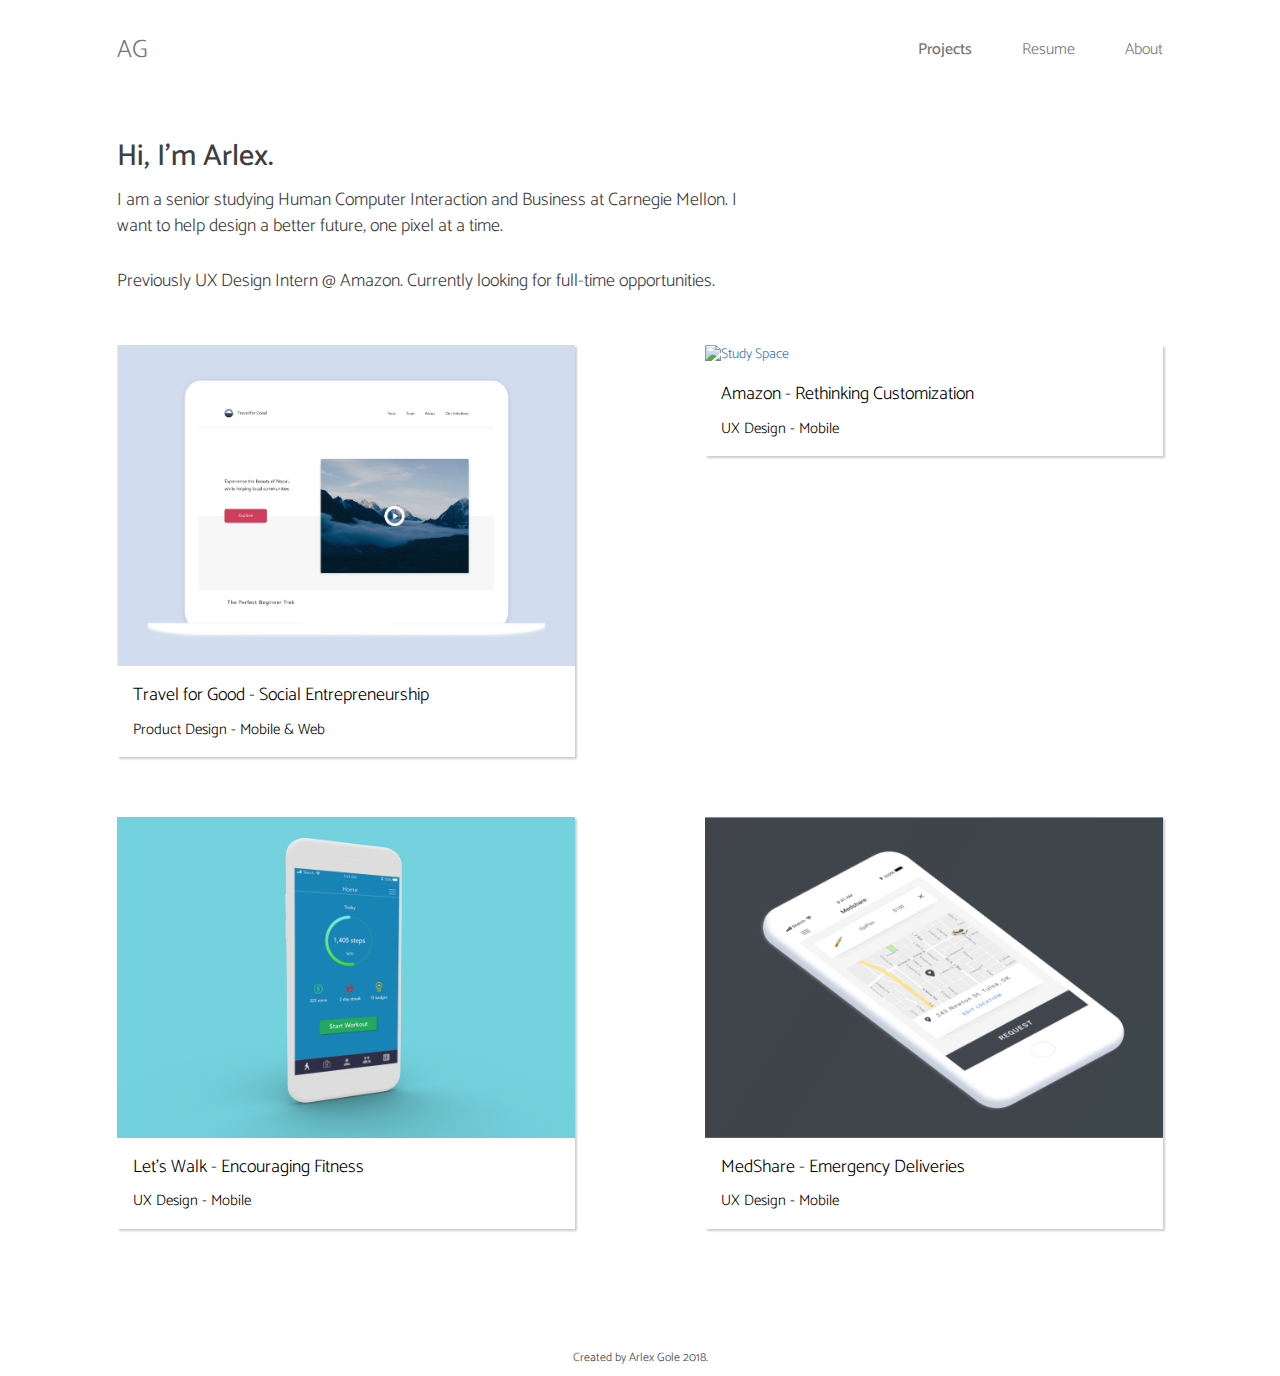
==== index.html @ dcb575a0 "Add files via upload" ====
<!DOCTYPE html>
<html>
	<head>
		  
      <title>Arlex Gole</title>
      
      <!-- required tags  -->
      <meta charset="utf-8">
      <meta name="viewport" content="width=device-width, initial-scale=1, shrink-to-fit=no">
      
      <!-- bootstrap -->
      <link rel="stylesheet" href="https://maxcdn.bootstrapcdn.com/bootstrap/3.3.7/css/bootstrap.min.css" integrity="sha384-BVYiiSIFeK1dGmJRAkycuHAHRg32OmUcww7on3RYdg4Va+PmSTsz/K68vbdEjh4u" crossorigin="anonymous">
      <script src="https://code.jquery.com/jquery-3.1.1.min.js" integrity="sha256-hVVnYaiADRTO2PzUGmuLJr8BLUSjGIZsDYGmIJLv2b8="  crossorigin="anonymous"> </script>
      <script src="https://maxcdn.bootstrapcdn.com/bootstrap/3.3.7/js/bootstrap.min.js" integrity="sha384-Tc5IQib027qvyjSMfHjOMaLkfuWVxZxUPnCJA7l2mCWNIpG9mGCD8wGNIcPD7Txa" crossorigin="anonymous"> </script>
      
      <!-- fonts -->
      <link href="https://fonts.googleapis.com/css?family=Catamaran:300,500" rel="stylesheet">

      <!-- style -->
      <link rel="stylesheet" href="styles.css">
      
      <!-- favicon -->
      <link rel="icon" href="images/favicon.png">

	</head>

	<body> 
		<nav class="navbar navbar-default">
          <div class="container-fluid">
            <!-- Brand and toggle get grouped for better mobile display -->
            <div class="navbar-header">
              <button type="button" class="navbar-toggle collapsed" data-toggle="collapse" data-target="#bs-example-navbar-collapse-1" aria-expanded="false">
                <span class="sr-only">Toggle navigation</span>
                <span class="icon-bar"></span>
                <span class="icon-bar"></span>
                <span class="icon-bar"></span>
              </button>
              <a class="navbar-brand" href="index.html"> AG</a>
            </div>

            <!-- Collect the nav links, forms, and other content for toggling -->
            <div class="collapse navbar-collapse" id="bs-example-navbar-collapse-1">
              <ul class="nav navbar-nav navbar-right">
                <li><a href="index.html"> <div id="active"> Projects </div></a></li>
                <li><a href="resume.pdf" target="_blank"> Resume </a></li>
                <li><a href="about.html"> About </a></li>
             </ul>
            </div><!-- /.navbar-collapse -->
          </div>

    </nav>

        <div class="row">
          <div class="col-md-9 col-sm-10 col-xs-12" id="intro">
            <h1> Hi, I'm Arlex. </h1>
				    <p id="intro"> I am a senior studying Human Computer Interaction and Business at Carnegie Mellon. I want to help design a better future, one pixel at a time. </p>
            <p> Previously UX Design Intern @ Amazon. Currently looking for full-time opportunities. </p>
          </div>
        </div>

		<!-- Projects  -->
    <div id="projects">
		<div class="row">
          <div class="col-md-6 col-sm-6 col-xs-12 nopadding">
            <div class="leftcol">
              <a href="travel4good.html"> 
                <div class="card">
                  <img src="images/travel_cover.jpg" class="img-responsive" alt="Let's Walk"> 
                  <div class="container1">
                    <p class="caption1"> Travel for Good - Social Entrepreneurship </p>
                    <p class ="caption2"> Product Design - Mobile & Web </p> 
                  </div>
                </div>
              </a>
            </div>
          </div>

          <div class="col-md-6 col-sm-6 col-xs-12 nopadding">
            <div class="rightcol">
            <a href="amazon.html"> 
              <div class="card">
              <img src="images/amazon_cover.jpg" class="img-responsive" alt="Study Space"> 
                <div class="container1">
                  <p class="caption1"> Amazon - Rethinking Customization </p>
                  <p class ="caption2"> UX Design - Mobile </p> 
                </div>
              </div>
            </a>
            </div>
        </div>
    </div> <!-- row -->

     <div class="row" id="second_row">
          <div class="col-md-6 col-sm-6 col-xs-12 nopadding">
            <div class="leftcol">
              <a href="lets_walk.html"> 
                <div class="card">
                  <img src="images/letswalk_cover.jpg" class="img-responsive" alt="Let's Walk"> 
                  <div class="container1">
                    <p class="caption1"> Let's Walk - Encouraging Fitness</p>
                    <p class ="caption2"> UX Design - Mobile </p> 
                  </div>
                </div>
              </a>
            </div>
          </div>

          <div class="col-md-6 col-sm-6 col-xs-12 nopadding">
            <div class="rightcol">
                <a href="medshare.html"> 
                  <div class="card">
                  <img src="images/medshare_cover.jpg" class="img-responsive" alt="Medshare"> 
                    <div class="container1">
                      <p class="caption1"> MedShare - Emergency Deliveries </p>
                      <p class ="caption2"> UX Design - Mobile </p> 
                    </div>
                  </div>
                </a>
            </div>
          </div>
<!--           <div class="col-md-6 col-sm-6 col-xs-12 nopadding">
            <div class="rightcol">
            <a href="study_space.html"> 
              <div class="card">
              <img src="images/studyspace_cover.jpg" class="img-responsive" alt="Study Space"> 
                <div class="container1">
                  <p class="caption1"> Study Space - Power of the Crowd </p>
                  <p class ="caption2"> UX Design - Mobile &amp; Web </p> 
                </div>
              </div>
            </a>
            </div>
        </div> -->
    </div> <!-- row -->
    </div> <!-- projects -->

    <div class="row">
      <div class="col-md-12 col-sm-12 col-xs-12 nopadding">
          <p id="footer"> Created by Arlex Gole 2018. </p>
      </div>
    </div>

	</body>

</html>
---- styles.css ----
.navbar-default {
    background-color: white;
    border: 0;
   	margin-top: 15px;
   	margin-left: 8%;
   	margin-right: 8%;
}

.navbar-default .navbar-brand {
	font-size: 25px;
}

.navbar-default .navbar-nav{
	padding-right: 0px;
}

.navbar-default .navbar-nav>li>a {
	font-size: 16px;
	margin-left: 35px;
	margin-right: 0px;
	padding-right: 0px;
}

.navbar-default .navbar-nav>li>a:hover{
	text-decoration: underline;
    text-decoration-color: #197319;
}

#active{
	font-weight: 500;
}

.row{
	margin-left: 8%;
	margin-right: 8%;
}

body{
	font-family: 'Catamaran', sans-serif;
	font-weight: 300;
	height: 100%;
	background-color: white;
	margin-top: 25px;
	color: #3f3f3f;
}

h1{
	margin-top: 30px;
	font-size: 30px;
}

#intro{
	font-size: 18px;
	margin-top: 15px;
	max-width: 680px;
	margin-bottom: 30px;
}

.caption1{
	width: 100%;
	text-align: left;
	font-size: 18px;
	margin-top: 15px;
	margin-bottom: 0px;
	color: black;
}

.caption2{
	width: 100%;
	text-align: left;
	font-size: 15px;
	margin-top: 10px;
	margin-bottom: 15px;
	color: black;
}

.card {
    /* create the card effect */
    box-shadow: 2px 2px 2px 0 rgba(0,0,0,0.2);
    margin: 0px;
    transition: all .2s ease-in-out;
    margin-bottom: 20px;
}

.card:hover {
    box-shadow: 5px 5px 3px 0 rgba(0,0,0,0.2);
    transform: scale(1.03);
}

.row a:hover{
	text-decoration: none;
}

.container1 {
    padding: 2px 16px;
}

#projects{
	margin-top: 10px;
	margin-bottom: 10px;
}

#about{
	margin-top: 100px;
}

.leftcol{
	padding-right: 50px;
}
.rightcol{
	padding-right: 0px;
	padding-left: 50px;
}

#second_row{
	margin-top: 40px;
}
#footer{
	margin-top: 90px;
	text-align: center;
	font-size: 12px;
}

/*making it responsive*/
@media only screen and (max-width: 768px) {
	.leftcol{
		padding-right: 0px;
	}
    .rightcol{
        padding-left: 0px;
    }
}
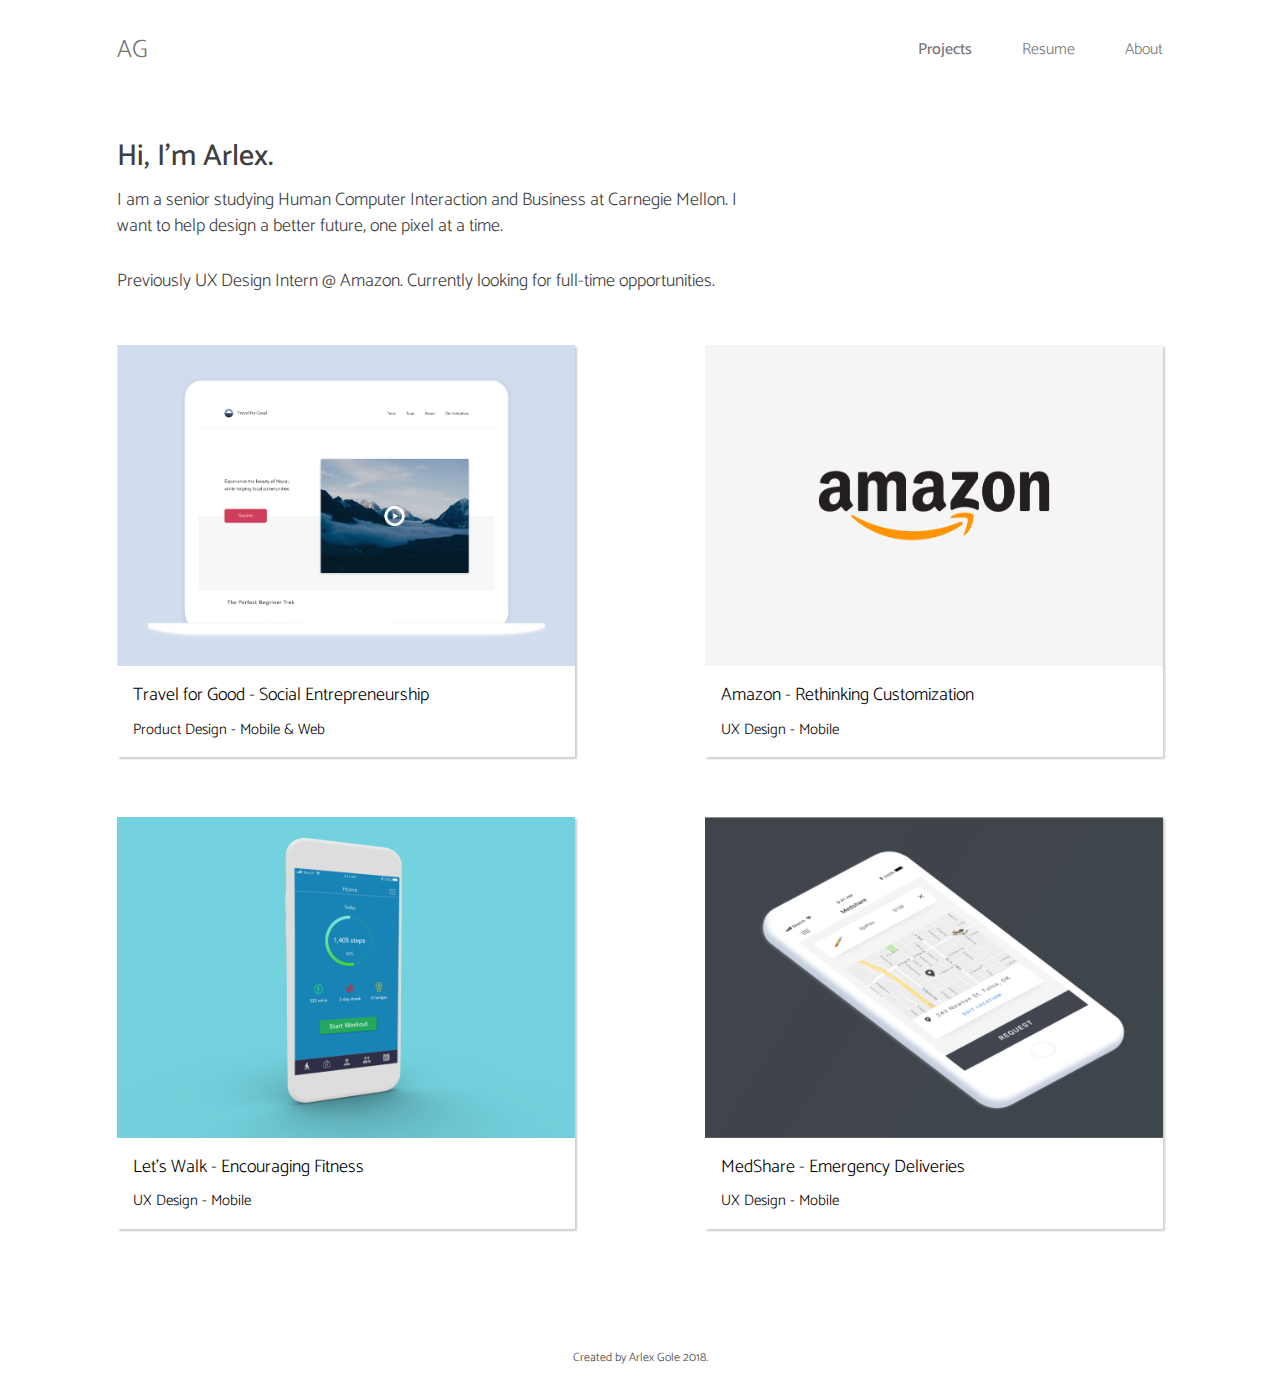
==== commit 6d70f6a6: "Add files via upload" ====
--- a/index.html
+++ b/index.html
@@ -79,7 +79,7 @@
             <div class="rightcol">
             <a href="amazon.html"> 
               <div class="card">
-              <img src="images/amazon_cover.jpg" class="img-responsive" alt="Study Space"> 
+              <img src="images/amazon_cover.jpg" class="img-responsive" alt="Amazon Custom"> 
                 <div class="container1">
                   <p class="caption1"> Amazon - Rethinking Customization </p>
                   <p class ="caption2"> UX Design - Mobile </p> 
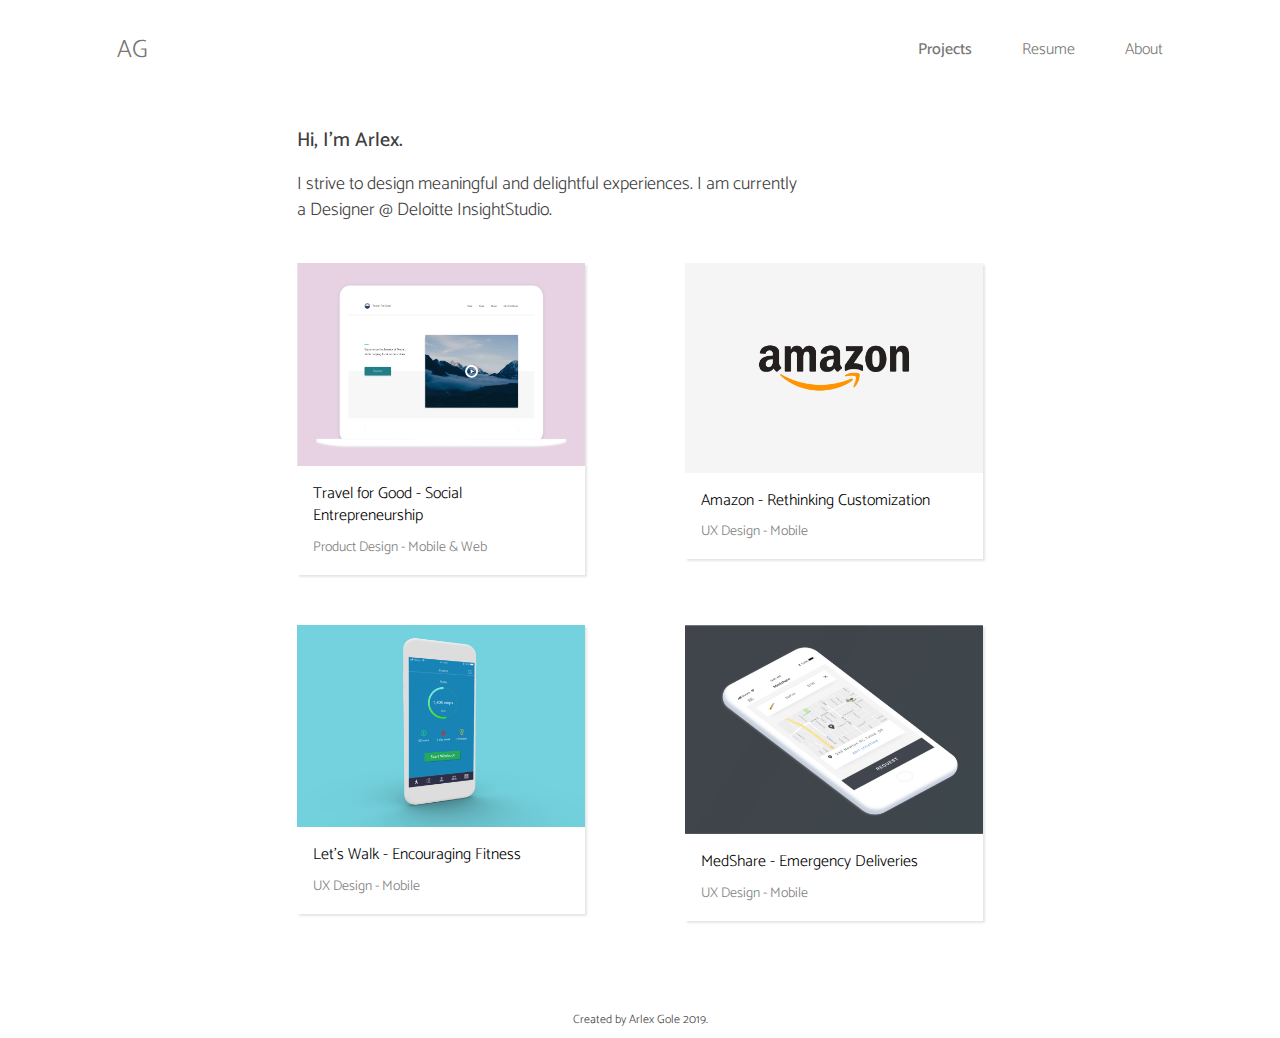
==== commit 77c31819: "Add files via upload" ====
--- a/index.html
+++ b/index.html
@@ -27,7 +27,6 @@
 	<body> 
 		<nav class="navbar navbar-default">
           <div class="container-fluid">
-            <!-- Brand and toggle get grouped for better mobile display -->
             <div class="navbar-header">
               <button type="button" class="navbar-toggle collapsed" data-toggle="collapse" data-target="#bs-example-navbar-collapse-1" aria-expanded="false">
                 <span class="sr-only">Toggle navigation</span>
@@ -53,13 +52,11 @@
         <div class="row">
           <div class="col-md-9 col-sm-10 col-xs-12" id="intro">
             <h1> Hi, I'm Arlex. </h1>
-				    <p id="intro"> I am a senior studying Human Computer Interaction and Business at Carnegie Mellon. I want to help design a better future, one pixel at a time. </p>
-            <p> Previously UX Design Intern @ Amazon. Currently looking for full-time opportunities. </p>
+            		<p> I strive to design meaningful and delightful experiences. I am currently a Designer @ Deloitte InsightStudio. </p>
           </div>
         </div>
 
 		<!-- Projects  -->
-    <div id="projects">
 		<div class="row">
           <div class="col-md-6 col-sm-6 col-xs-12 nopadding">
             <div class="leftcol">
@@ -118,25 +115,11 @@
                 </a>
             </div>
           </div>
-<!--           <div class="col-md-6 col-sm-6 col-xs-12 nopadding">
-            <div class="rightcol">
-            <a href="study_space.html"> 
-              <div class="card">
-              <img src="images/studyspace_cover.jpg" class="img-responsive" alt="Study Space"> 
-                <div class="container1">
-                  <p class="caption1"> Study Space - Power of the Crowd </p>
-                  <p class ="caption2"> UX Design - Mobile &amp; Web </p> 
-                </div>
-              </div>
-            </a>
-            </div>
-        </div> -->
     </div> <!-- row -->
-    </div> <!-- projects -->
 
     <div class="row">
       <div class="col-md-12 col-sm-12 col-xs-12 nopadding">
-          <p id="footer"> Created by Arlex Gole 2018. </p>
+          <p id="footer"> Created by Arlex Gole 2019. </p>
       </div>
     </div>
 
--- a/styles.css
+++ b/styles.css
@@ -31,8 +31,12 @@
 }
 
 .row{
-	margin-left: 8%;
-	margin-right: 8%;
+	margin-left: 22%;
+	margin-right: 22%;
+}
+
+p{
+	margin-top: 20px;
 }
 
 body{
@@ -45,8 +49,8 @@
 }
 
 h1{
-	margin-top: 30px;
-	font-size: 30px;
+	margin-top: 20px;
+	font-size: 20px;
 }
 
 #intro{
@@ -59,7 +63,7 @@
 .caption1{
 	width: 100%;
 	text-align: left;
-	font-size: 18px;
+	font-size: 16px;
 	margin-top: 15px;
 	margin-bottom: 0px;
 	color: black;
@@ -68,15 +72,15 @@
 .caption2{
 	width: 100%;
 	text-align: left;
-	font-size: 15px;
+	font-size: 14px;
 	margin-top: 10px;
 	margin-bottom: 15px;
-	color: black;
+	color: gray;
 }
 
 .card {
     /* create the card effect */
-    box-shadow: 2px 2px 2px 0 rgba(0,0,0,0.2);
+    box-shadow: 2px 2px 2px 0 rgba(0,0,0,0.1);
     margin: 0px;
     transition: all .2s ease-in-out;
     margin-bottom: 20px;
@@ -105,18 +109,18 @@
 }
 
 .leftcol{
-	padding-right: 50px;
+	padding-right: 40px;
 }
 .rightcol{
 	padding-right: 0px;
-	padding-left: 50px;
+	padding-left: 30px;
 }
 
 #second_row{
-	margin-top: 40px;
+	margin-top: 30px;
 }
 #footer{
-	margin-top: 90px;
+	margin-top: 70px;
 	text-align: center;
 	font-size: 12px;
 }
@@ -129,6 +133,13 @@
     .rightcol{
         padding-left: 0px;
     }
+    .row{
+		margin-left: 8%;
+		margin-right: 8%;
+	}
+	.card{
+		margin-top: 25px;
+	}
 }
 
 
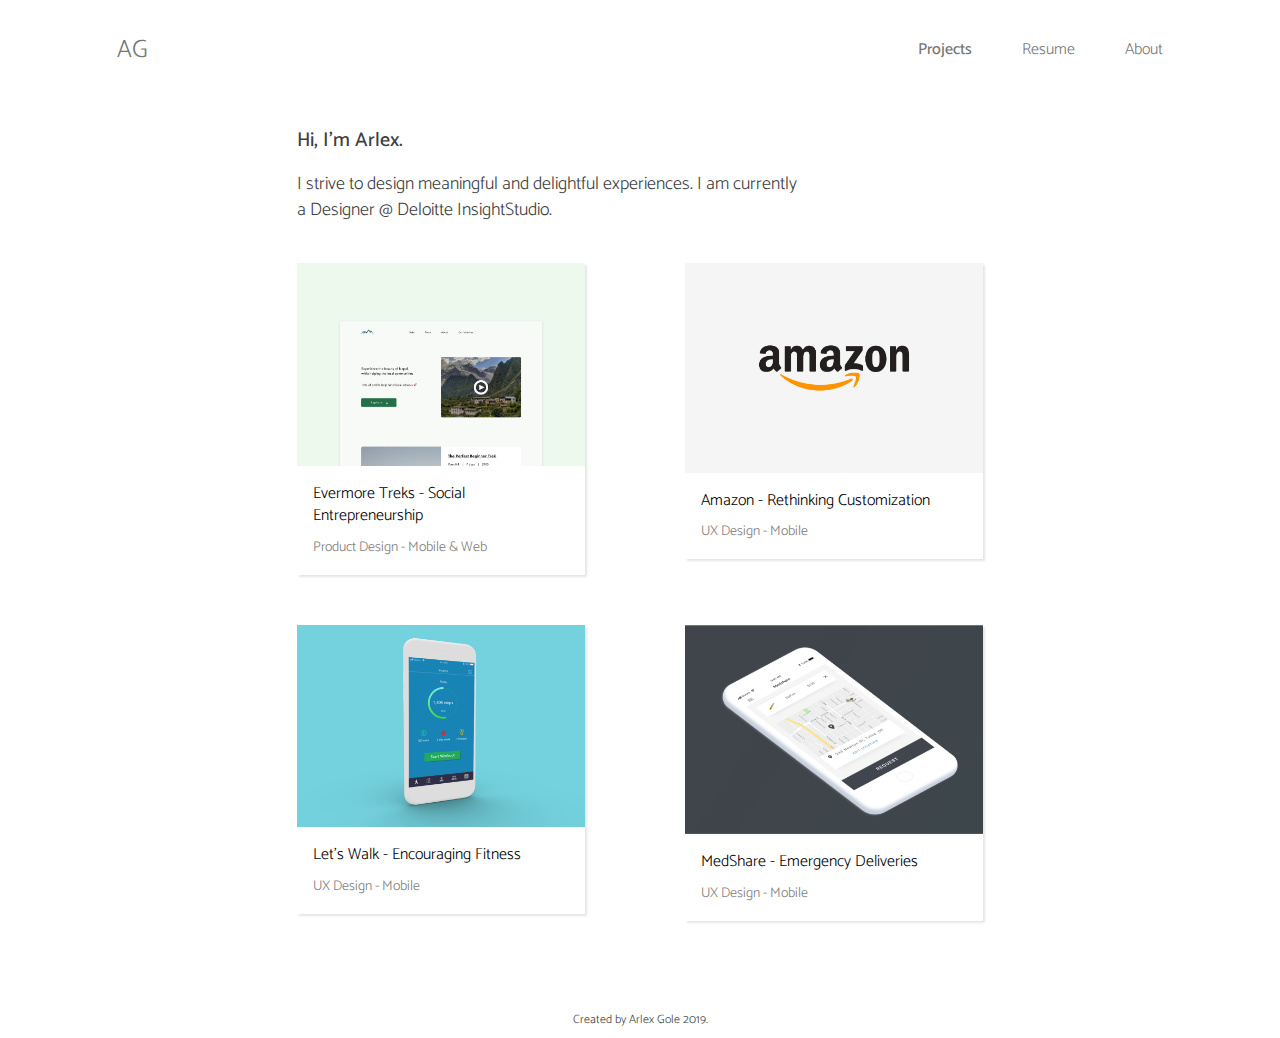
==== commit c71ad89d: "Add files via upload" ====
--- a/index.html
+++ b/index.html
@@ -60,11 +60,11 @@
 		<div class="row">
           <div class="col-md-6 col-sm-6 col-xs-12 nopadding">
             <div class="leftcol">
-              <a href="travel4good.html"> 
+              <a href="evermoretreks.html"> 
                 <div class="card">
                   <img src="images/travel_cover.jpg" class="img-responsive" alt="Let's Walk"> 
                   <div class="container1">
-                    <p class="caption1"> Travel for Good - Social Entrepreneurship </p>
+                    <p class="caption1"> Evermore Treks - Social Entrepreneurship </p>
                     <p class ="caption2"> Product Design - Mobile & Web </p> 
                   </div>
                 </div>
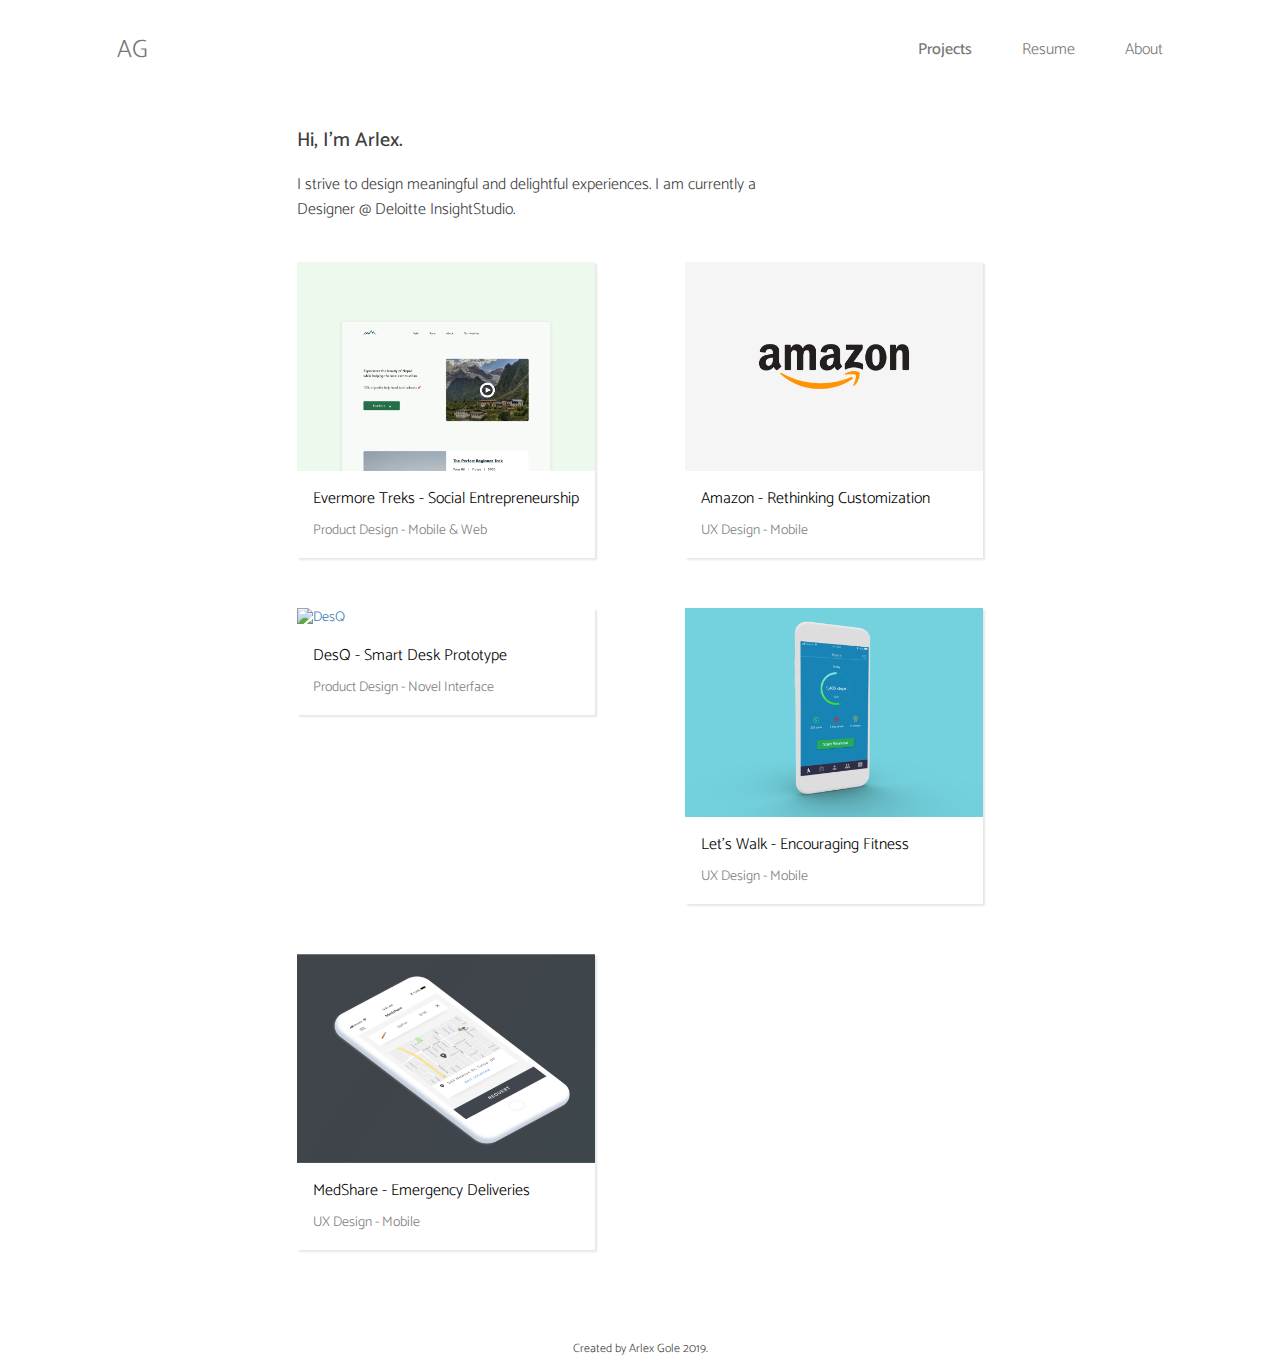
==== commit aded5ccd: "Add files via upload" ====
--- a/index.html
+++ b/index.html
@@ -52,7 +52,7 @@
         <div class="row">
           <div class="col-md-9 col-sm-10 col-xs-12" id="intro">
             <h1> Hi, I'm Arlex. </h1>
-            		<p> I strive to design meaningful and delightful experiences. I am currently a Designer @ Deloitte InsightStudio. </p>
+            		<h2> I strive to design meaningful and delightful experiences. I am currently a Designer @ Deloitte InsightStudio. </h2>
           </div>
         </div>
 
@@ -87,12 +87,26 @@
         </div>
     </div> <!-- row -->
 
-     <div class="row" id="second_row">
+    <div class="row" id="second_row">
           <div class="col-md-6 col-sm-6 col-xs-12 nopadding">
             <div class="leftcol">
+              <a href="desq.html"> 
+                <div class="card">
+                  <img src="images/desq.gif" class="img-responsive" alt="DesQ"> 
+                  <div class="container1">
+                    <p class="caption1"> DesQ - Smart Desk Prototype </p>
+                    <p class ="caption2"> Product Design - Novel Interface </p> 
+                  </div>
+                </div>
+              </a>
+            </div>
+          </div>
+
+          <div class="col-md-6 col-sm-6 col-xs-12 nopadding">
+            <div class="rightcol">
               <a href="lets_walk.html"> 
                 <div class="card">
-                  <img src="images/letswalk_cover.jpg" class="img-responsive" alt="Let's Walk"> 
+                  <img src="images/letswalk_cover.jpg" class="img-responsive" alt="Let's Walk">  
                   <div class="container1">
                     <p class="caption1"> Let's Walk - Encouraging Fitness</p>
                     <p class ="caption2"> UX Design - Mobile </p> 
@@ -101,9 +115,12 @@
               </a>
             </div>
           </div>
+    </div> <!-- row -->
+
+     <div class="row" id="second_row">
 
           <div class="col-md-6 col-sm-6 col-xs-12 nopadding">
-            <div class="rightcol">
+            <div class="leftcol">
                 <a href="medshare.html"> 
                   <div class="card">
                   <img src="images/medshare_cover.jpg" class="img-responsive" alt="Medshare"> 
--- a/styles.css
+++ b/styles.css
@@ -51,6 +51,13 @@
 h1{
 	margin-top: 20px;
 	font-size: 20px;
+}
+
+h2{
+	margin-top: 20px;
+	font-size: 16px;
+	font-weight: 300;
+	line-height: 25px;
 }
 
 #intro{
@@ -109,7 +116,7 @@
 }
 
 .leftcol{
-	padding-right: 40px;
+	padding-right: 30px;
 }
 .rightcol{
 	padding-right: 0px;
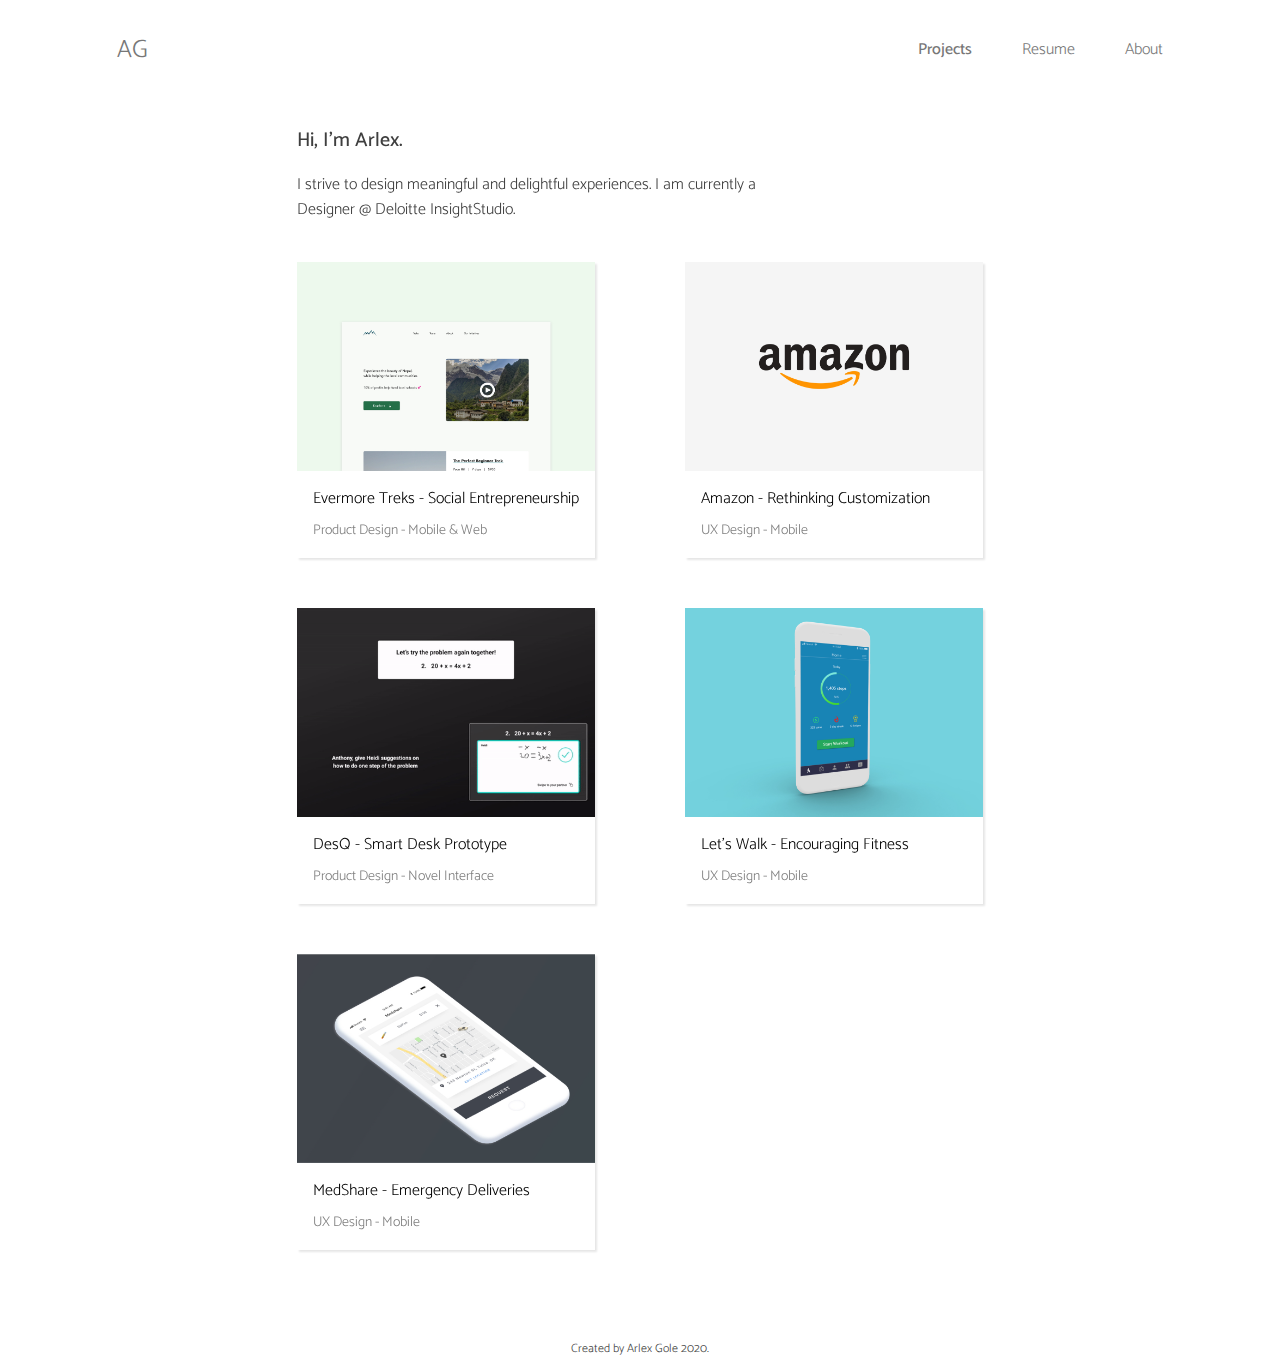
==== commit e8ece289: "Add files via upload" ====
--- a/index.html
+++ b/index.html
@@ -18,6 +18,10 @@
 
       <!-- style -->
       <link rel="stylesheet" href="styles.css">
+
+      <!-- css animations -->
+      <link href="https://unpkg.com/aos@2.3.1/dist/aos.css" rel="stylesheet">
+      <script src="https://unpkg.com/aos@2.3.1/dist/aos.js"></script>
       
       <!-- favicon -->
       <link rel="icon" href="images/favicon.png">
@@ -25,121 +29,125 @@
 	</head>
 
 	<body> 
-		<nav class="navbar navbar-default">
-          <div class="container-fluid">
-            <div class="navbar-header">
-              <button type="button" class="navbar-toggle collapsed" data-toggle="collapse" data-target="#bs-example-navbar-collapse-1" aria-expanded="false">
-                <span class="sr-only">Toggle navigation</span>
-                <span class="icon-bar"></span>
-                <span class="icon-bar"></span>
-                <span class="icon-bar"></span>
-              </button>
-              <a class="navbar-brand" href="index.html"> AG</a>
-            </div>
-
-            <!-- Collect the nav links, forms, and other content for toggling -->
-            <div class="collapse navbar-collapse" id="bs-example-navbar-collapse-1">
-              <ul class="nav navbar-nav navbar-right">
-                <li><a href="index.html"> <div id="active"> Projects </div></a></li>
-                <li><a href="resume.pdf" target="_blank"> Resume </a></li>
-                <li><a href="about.html"> About </a></li>
-             </ul>
-            </div><!-- /.navbar-collapse -->
-          </div>
-
-    </nav>
-
-        <div class="row">
-          <div class="col-md-9 col-sm-10 col-xs-12" id="intro">
-            <h1> Hi, I'm Arlex. </h1>
-            		<h2> I strive to design meaningful and delightful experiences. I am currently a Designer @ Deloitte InsightStudio. </h2>
-          </div>
+		<nav class="navbar navbar-default"> <!--------------- nav bar --------------->
+      <div class="container-fluid">
+        <div class="navbar-header">
+          <button type="button" class="navbar-toggle collapsed" data-toggle="collapse" data-target="#bs-example-navbar-collapse-1" aria-expanded="false">
+            <span class="sr-only">Toggle navigation</span>
+            <span class="icon-bar"></span>
+            <span class="icon-bar"></span>
+            <span class="icon-bar"></span>
+          </button>
+          <a class="navbar-brand" href="index.html"> AG</a>
         </div>
 
-		<!-- Projects  -->
-		<div class="row">
-          <div class="col-md-6 col-sm-6 col-xs-12 nopadding">
-            <div class="leftcol">
-              <a href="evermoretreks.html"> 
-                <div class="card">
-                  <img src="images/travel_cover.jpg" class="img-responsive" alt="Let's Walk"> 
-                  <div class="container1">
-                    <p class="caption1"> Evermore Treks - Social Entrepreneurship </p>
-                    <p class ="caption2"> Product Design - Mobile & Web </p> 
-                  </div>
-                </div>
-              </a>
+        <div class="collapse navbar-collapse" id="bs-example-navbar-collapse-1">
+          <ul class="nav navbar-nav navbar-right">
+            <li><a href="index.html"> <div id="active"> Projects </div></a></li>
+            <li><a href="resume.pdf" target="_blank"> Resume </a></li>
+            <li><a href="about.html"> About </a></li>
+         </ul>
+        </div><!-- /.navbar-collapse -->
+      </div>
+    </nav> <!--------------- nav bar closing --------------->
+
+
+    <!--------------- Introduction --------------->
+    <div class="row" data-aos="fade-up" data-aos-duration="1000">
+      <div class="col-md-9 col-sm-10 col-xs-12" id="intro">
+        <h1> Hi, I'm Arlex. </h1>
+        		<h2> I strive to design meaningful and delightful experiences. I am currently a Designer @ Deloitte InsightStudio. </h2>
+      </div>
+    </div>
+
+		 <!--------------- Projects --------------->
+
+		<div class="row" data-aos="fade-up" data-aos-duration="1000">  <!--------------- 1st row --------------->
+      <div class="col-md-6 col-sm-6 col-xs-12 nopadding">
+        <div class="leftcol">
+          <a href="evermoretreks.html"> 
+            <div class="card">
+              <img src="images/travel_cover.jpg" class="img-responsive" alt="Let's Walk"> 
+              <div class="container1">
+                <p class="caption1"> Evermore Treks - Social Entrepreneurship </p>
+                <p class ="caption2"> Product Design - Mobile & Web </p> 
+              </div>
+            </div>
+          </a>
+        </div>
+      </div>
+
+      <div class="col-md-6 col-sm-6 col-xs-12 nopadding">
+        <div class="rightcol">
+        <a href="amazon.html"> 
+          <div class="card">
+          <img src="images/amazon_cover.jpg" class="img-responsive" alt="Amazon Custom"> 
+            <div class="container1">
+              <p class="caption1"> Amazon - Rethinking Customization </p>
+              <p class ="caption2"> UX Design - Mobile </p> 
             </div>
           </div>
+        </a>
+        </div>
+      </div>
+    </div>
 
-          <div class="col-md-6 col-sm-6 col-xs-12 nopadding">
-            <div class="rightcol">
-            <a href="amazon.html"> 
+    <div class="row" id="second-row" data-aos="fade-up" data-aos-duration="1000">  <!--------------- 2nd row --------------->
+      <div class="col-md-6 col-sm-6 col-xs-12 nopadding">
+        <div class="leftcol">
+          <a href="desq.html"> 
+            <div class="card">
+              <img src="images/desq.gif" class="img-responsive" alt="DesQ"> 
+              <div class="container1">
+                <p class="caption1"> DesQ - Smart Desk Prototype </p>
+                <p class ="caption2"> Product Design - Novel Interface </p> 
+              </div>
+            </div>
+          </a>
+        </div>
+      </div>
+
+      <div class="col-md-6 col-sm-6 col-xs-12 nopadding">
+        <div class="rightcol">
+          <a href="lets_walk.html"> 
+            <div class="card">
+              <img src="images/letswalk_cover.jpg" class="img-responsive" alt="Let's Walk">  
+              <div class="container1">
+                <p class="caption1"> Let's Walk - Encouraging Fitness</p>
+                <p class ="caption2"> UX Design - Mobile </p> 
+              </div>
+            </div>
+          </a>
+        </div>
+      </div>
+    </div> 
+
+     <div class="row" id="third-row" data-aos="fade-up" data-aos-duration="1000"> <!--------------- 3rd row --------------->
+      <div class="col-md-6 col-sm-6 col-xs-12 nopadding">
+        <div class="leftcol">
+            <a href="medshare.html"> 
               <div class="card">
-              <img src="images/amazon_cover.jpg" class="img-responsive" alt="Amazon Custom"> 
+              <img src="images/medshare_cover.jpg" class="img-responsive" alt="Medshare"> 
                 <div class="container1">
-                  <p class="caption1"> Amazon - Rethinking Customization </p>
+                  <p class="caption1"> MedShare - Emergency Deliveries </p>
                   <p class ="caption2"> UX Design - Mobile </p> 
                 </div>
               </div>
             </a>
-            </div>
         </div>
-    </div> <!-- row -->
-
-    <div class="row" id="second_row">
-          <div class="col-md-6 col-sm-6 col-xs-12 nopadding">
-            <div class="leftcol">
-              <a href="desq.html"> 
-                <div class="card">
-                  <img src="images/desq.gif" class="img-responsive" alt="DesQ"> 
-                  <div class="container1">
-                    <p class="caption1"> DesQ - Smart Desk Prototype </p>
-                    <p class ="caption2"> Product Design - Novel Interface </p> 
-                  </div>
-                </div>
-              </a>
-            </div>
-          </div>
-
-          <div class="col-md-6 col-sm-6 col-xs-12 nopadding">
-            <div class="rightcol">
-              <a href="lets_walk.html"> 
-                <div class="card">
-                  <img src="images/letswalk_cover.jpg" class="img-responsive" alt="Let's Walk">  
-                  <div class="container1">
-                    <p class="caption1"> Let's Walk - Encouraging Fitness</p>
-                    <p class ="caption2"> UX Design - Mobile </p> 
-                  </div>
-                </div>
-              </a>
-            </div>
-          </div>
-    </div> <!-- row -->
-
-     <div class="row" id="second_row">
-
-          <div class="col-md-6 col-sm-6 col-xs-12 nopadding">
-            <div class="leftcol">
-                <a href="medshare.html"> 
-                  <div class="card">
-                  <img src="images/medshare_cover.jpg" class="img-responsive" alt="Medshare"> 
-                    <div class="container1">
-                      <p class="caption1"> MedShare - Emergency Deliveries </p>
-                      <p class ="caption2"> UX Design - Mobile </p> 
-                    </div>
-                  </div>
-                </a>
-            </div>
-          </div>
+      </div>
     </div> <!-- row -->
 
     <div class="row">
       <div class="col-md-12 col-sm-12 col-xs-12 nopadding">
-          <p id="footer"> Created by Arlex Gole 2019. </p>
+          <p id="footer"> Created by Arlex Gole 2020. </p>
       </div>
     </div>
 
 	</body>
 
+  <script>
+    AOS.init();
+  </script>
+
 </html>
--- a/styles.css
+++ b/styles.css
@@ -1,44 +1,3 @@
-.navbar-default {
-    background-color: white;
-    border: 0;
-   	margin-top: 15px;
-   	margin-left: 8%;
-   	margin-right: 8%;
-}
-
-.navbar-default .navbar-brand {
-	font-size: 25px;
-}
-
-.navbar-default .navbar-nav{
-	padding-right: 0px;
-}
-
-.navbar-default .navbar-nav>li>a {
-	font-size: 16px;
-	margin-left: 35px;
-	margin-right: 0px;
-	padding-right: 0px;
-}
-
-.navbar-default .navbar-nav>li>a:hover{
-	text-decoration: underline;
-    text-decoration-color: #197319;
-}
-
-#active{
-	font-weight: 500;
-}
-
-.row{
-	margin-left: 22%;
-	margin-right: 22%;
-}
-
-p{
-	margin-top: 20px;
-}
-
 body{
 	font-family: 'Catamaran', sans-serif;
 	font-weight: 300;
@@ -85,6 +44,54 @@
 	color: gray;
 }
 
+p{
+	margin-top: 20px;
+}
+
+
+/* ---------------- navigation ----------------  */
+.navbar-default {
+    background-color: white;
+    border: 0;
+   	margin-top: 15px;
+   	margin-left: 8%;
+   	margin-right: 8%;
+}
+
+.navbar-default .navbar-brand {
+	font-size: 25px;
+}
+
+.navbar-default .navbar-nav{
+	padding-right: 0px;
+}
+
+.navbar-default .navbar-nav>li>a {
+	font-size: 16px;
+	margin-left: 35px;
+	margin-right: 0px;
+	padding-right: 0px;
+}
+
+.navbar-default .navbar-nav>li>a:hover{
+	text-decoration: underline;
+    text-decoration-color: #197319;
+}
+
+#active{
+	font-weight: 500;
+}
+
+/* ---------------- navigation done ----------------  */
+
+
+
+.row{
+	margin-left: 22%;
+	margin-right: 22%;
+}
+
+
 .card {
     /* create the card effect */
     box-shadow: 2px 2px 2px 0 rgba(0,0,0,0.1);
@@ -123,7 +130,7 @@
 	padding-left: 30px;
 }
 
-#second_row{
+#second-row, #third-row{
 	margin-top: 30px;
 }
 #footer{
@@ -132,7 +139,8 @@
 	font-size: 12px;
 }
 
-/*making it responsive*/
+
+/* ---------------- making it responsive ----------------  */
 @media only screen and (max-width: 768px) {
 	.leftcol{
 		padding-right: 0px;
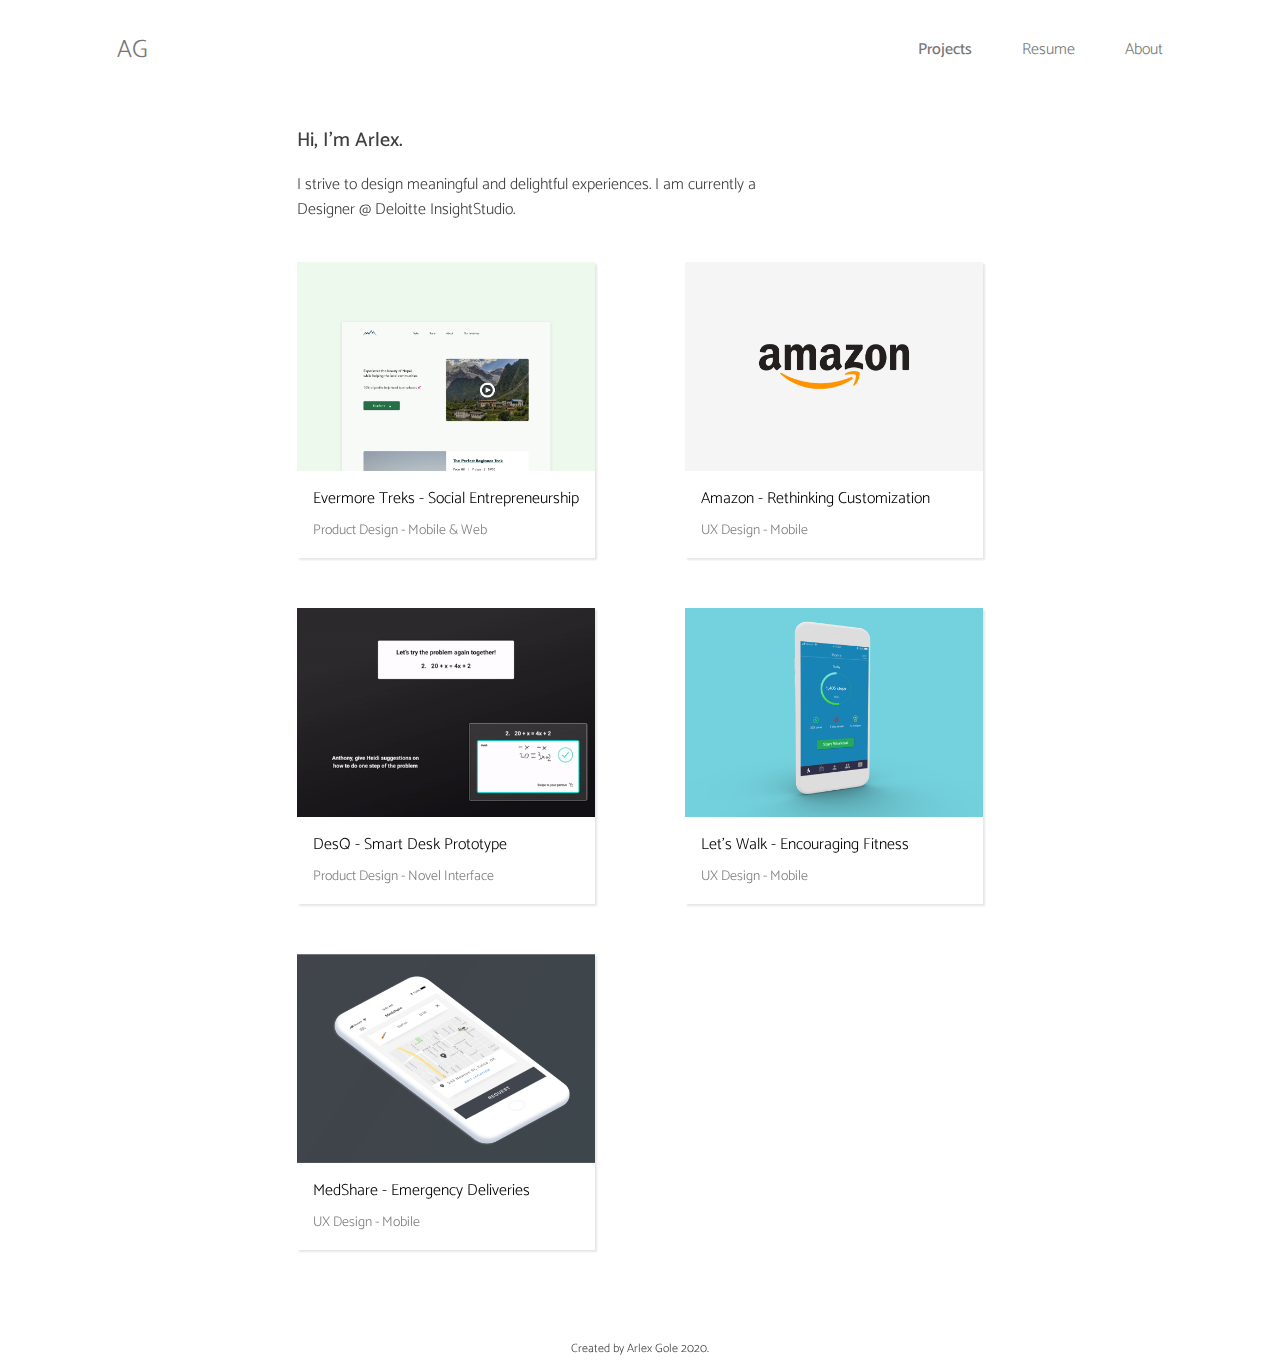
==== commit 119a1d7a: "Add files via upload" ====
--- a/index.html
+++ b/index.html
@@ -52,8 +52,12 @@
     </nav> <!--------------- nav bar closing --------------->
 
 
+    <!--------------- animation container --------------->
+    <div data-aos="fade-up" data-aos-duration="1000">
+
+
     <!--------------- Introduction --------------->
-    <div class="row" data-aos="fade-up" data-aos-duration="1000">
+    <div class="row">
       <div class="col-md-9 col-sm-10 col-xs-12" id="intro">
         <h1> Hi, I'm Arlex. </h1>
         		<h2> I strive to design meaningful and delightful experiences. I am currently a Designer @ Deloitte InsightStudio. </h2>
@@ -62,7 +66,7 @@
 
 		 <!--------------- Projects --------------->
 
-		<div class="row" data-aos="fade-up" data-aos-duration="1000">  <!--------------- 1st row --------------->
+		<div class="row">  <!--------------- 1st row --------------->
       <div class="col-md-6 col-sm-6 col-xs-12 nopadding">
         <div class="leftcol">
           <a href="evermoretreks.html"> 
@@ -92,7 +96,7 @@
       </div>
     </div>
 
-    <div class="row" id="second-row" data-aos="fade-up" data-aos-duration="1000">  <!--------------- 2nd row --------------->
+    <div class="row" id="second-row">  <!--------------- 2nd row --------------->
       <div class="col-md-6 col-sm-6 col-xs-12 nopadding">
         <div class="leftcol">
           <a href="desq.html"> 
@@ -122,7 +126,7 @@
       </div>
     </div> 
 
-     <div class="row" id="third-row" data-aos="fade-up" data-aos-duration="1000"> <!--------------- 3rd row --------------->
+     <div class="row" id="third-row"> <!--------------- 3rd row --------------->
       <div class="col-md-6 col-sm-6 col-xs-12 nopadding">
         <div class="leftcol">
             <a href="medshare.html"> 
@@ -144,6 +148,8 @@
       </div>
     </div>
 
+  </div> <!--------------- animation container closed --------------->
+
 	</body>
 
   <script>
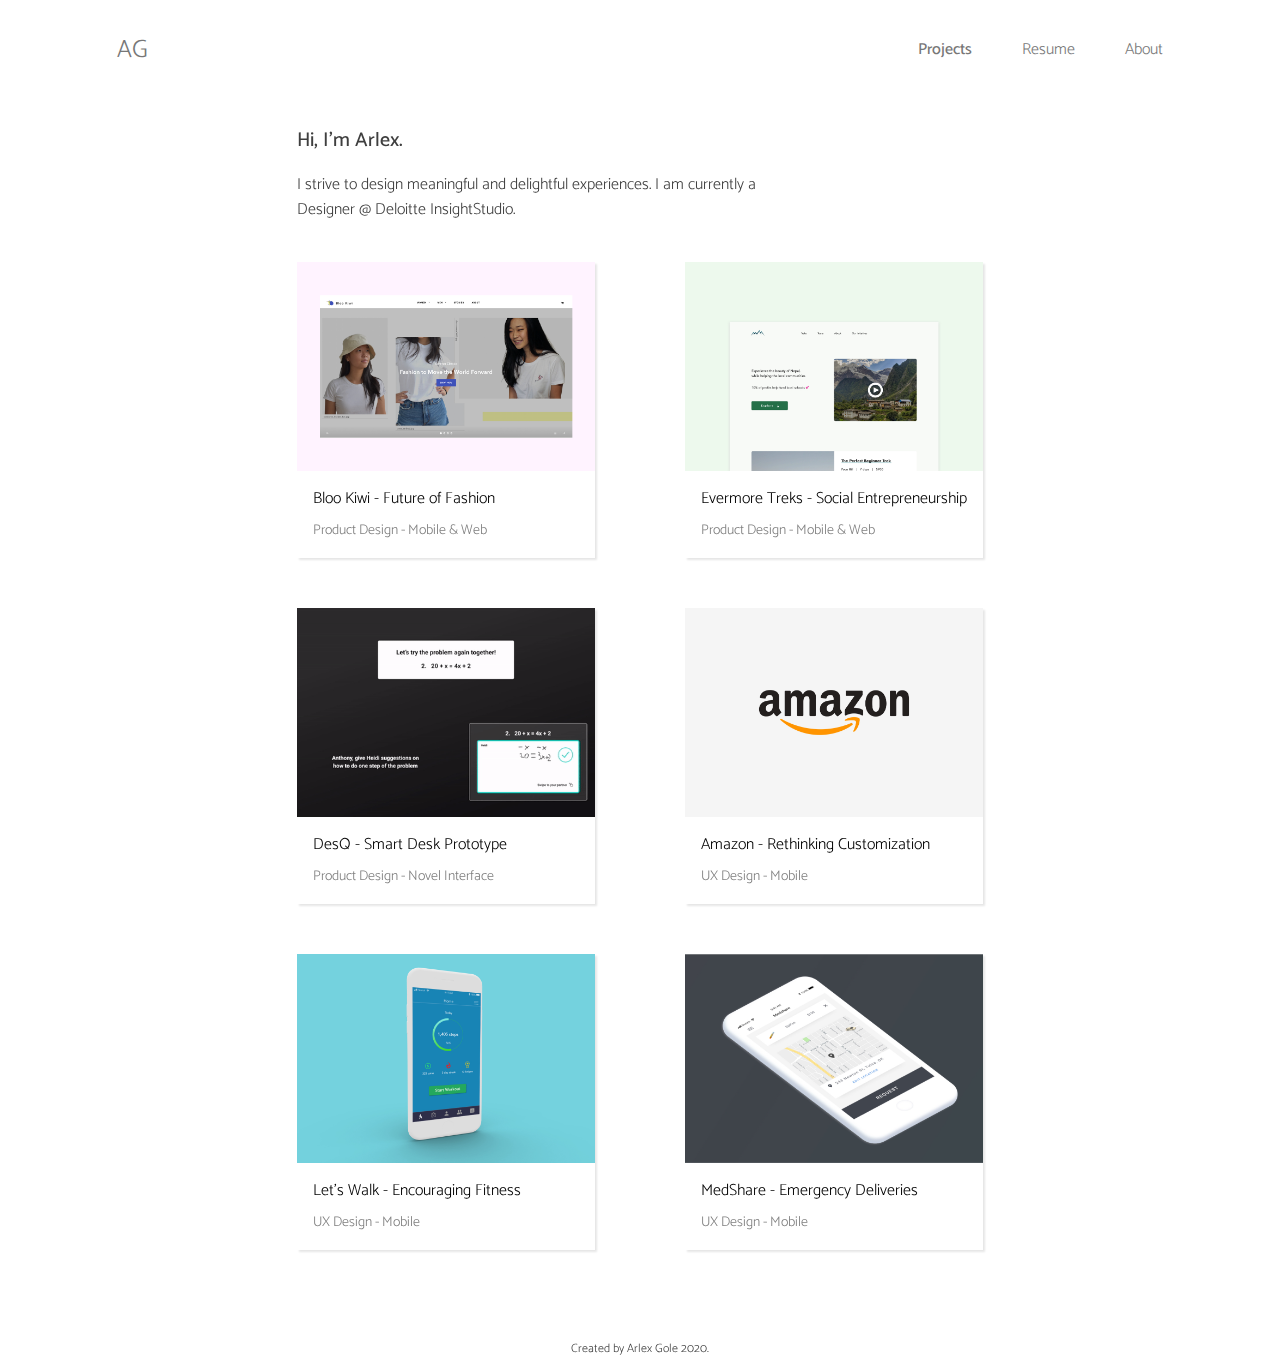
==== commit 03dbb0b7: "new project added" ====
--- a/index.html
+++ b/index.html
@@ -66,15 +66,47 @@
 
 		 <!--------------- Projects --------------->
 
-		<div class="row">  <!--------------- 1st row --------------->
+    <div class="row">  <!--------------- 1st row --------------->
       <div class="col-md-6 col-sm-6 col-xs-12 nopadding">
         <div class="leftcol">
+          <a href="bk.html"> 
+            <div class="card">
+              <img src="images/bk_cover.jpg" class="img-responsive" alt="Let's Walk"> 
+              <div class="container1">
+                <p class="caption1"> Bloo Kiwi - Future of Fashion </p>
+                <p class ="caption2"> Product Design - Mobile & Web </p> 
+              </div>
+            </div>
+          </a>
+        </div>
+      </div>
+
+      <div class="col-md-6 col-sm-6 col-xs-12 nopadding">
+        <div class="rightcol">
           <a href="evermoretreks.html"> 
             <div class="card">
               <img src="images/travel_cover.jpg" class="img-responsive" alt="Let's Walk"> 
               <div class="container1">
                 <p class="caption1"> Evermore Treks - Social Entrepreneurship </p>
                 <p class ="caption2"> Product Design - Mobile & Web </p> 
+              </div>
+            </div>
+          </a>
+        </div>
+      </div>
+
+      
+    </div>
+
+    <div class="row" id="second-row">  <!--------------- 2nd row --------------->
+      <div class="col-md-6 col-sm-6 col-xs-12 nopadding">
+        <div class="leftcol">
+          <a href="desq.html"> 
+            <div class="card">
+              <img src="images/desq.gif" class="img-responsive" alt="DesQ"> 
+              <div class="container1">
+                <p class="caption1"> DesQ - Smart Desk Prototype </p>
+                <p class ="caption2"> Product Design - Novel Interface </p> 
               </div>
             </div>
           </a>
@@ -94,25 +126,11 @@
         </a>
         </div>
       </div>
-    </div>
+    </div> 
 
-    <div class="row" id="second-row">  <!--------------- 2nd row --------------->
+     <div class="row" id="third-row"> <!--------------- 3rd row --------------->
       <div class="col-md-6 col-sm-6 col-xs-12 nopadding">
         <div class="leftcol">
-          <a href="desq.html"> 
-            <div class="card">
-              <img src="images/desq.gif" class="img-responsive" alt="DesQ"> 
-              <div class="container1">
-                <p class="caption1"> DesQ - Smart Desk Prototype </p>
-                <p class ="caption2"> Product Design - Novel Interface </p> 
-              </div>
-            </div>
-          </a>
-        </div>
-      </div>
-
-      <div class="col-md-6 col-sm-6 col-xs-12 nopadding">
-        <div class="rightcol">
           <a href="lets_walk.html"> 
             <div class="card">
               <img src="images/letswalk_cover.jpg" class="img-responsive" alt="Let's Walk">  
@@ -124,11 +142,9 @@
           </a>
         </div>
       </div>
-    </div> 
 
-     <div class="row" id="third-row"> <!--------------- 3rd row --------------->
       <div class="col-md-6 col-sm-6 col-xs-12 nopadding">
-        <div class="leftcol">
+        <div class="rightcol">
             <a href="medshare.html"> 
               <div class="card">
               <img src="images/medshare_cover.jpg" class="img-responsive" alt="Medshare"> 
